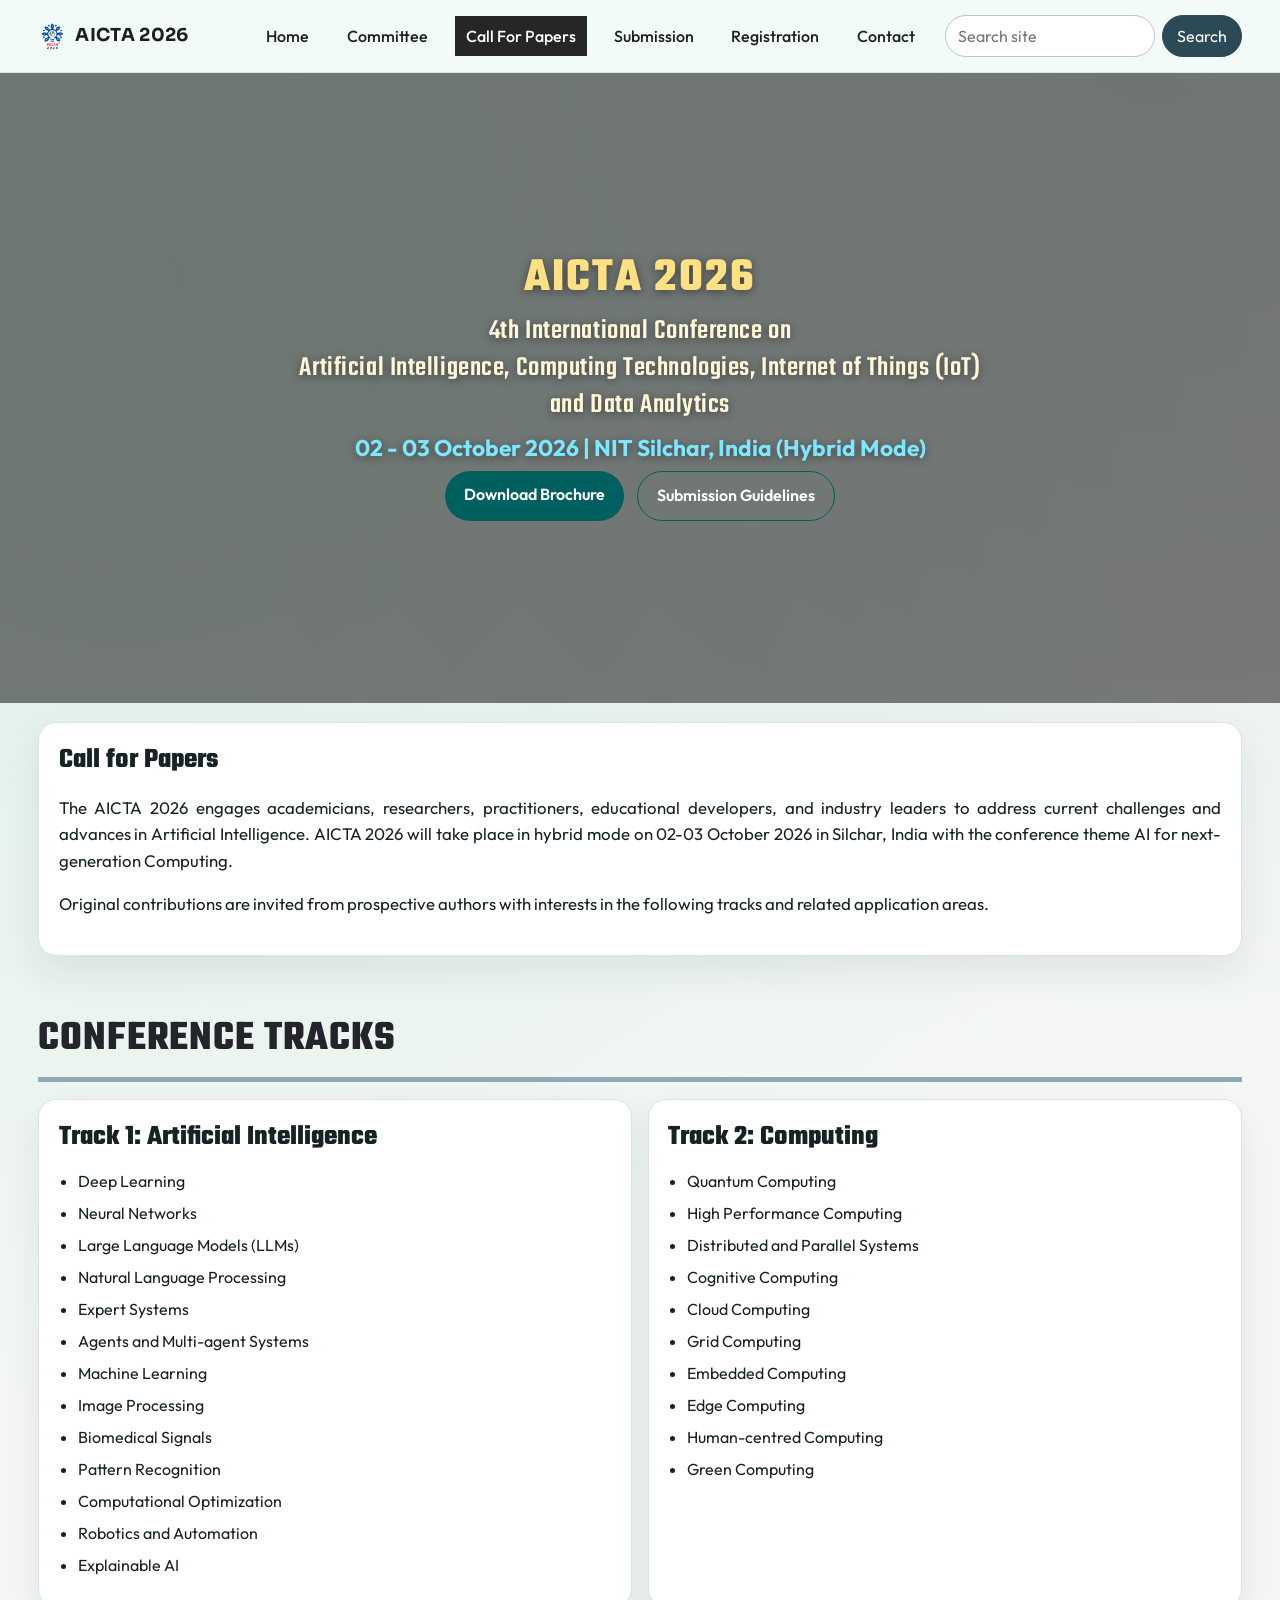
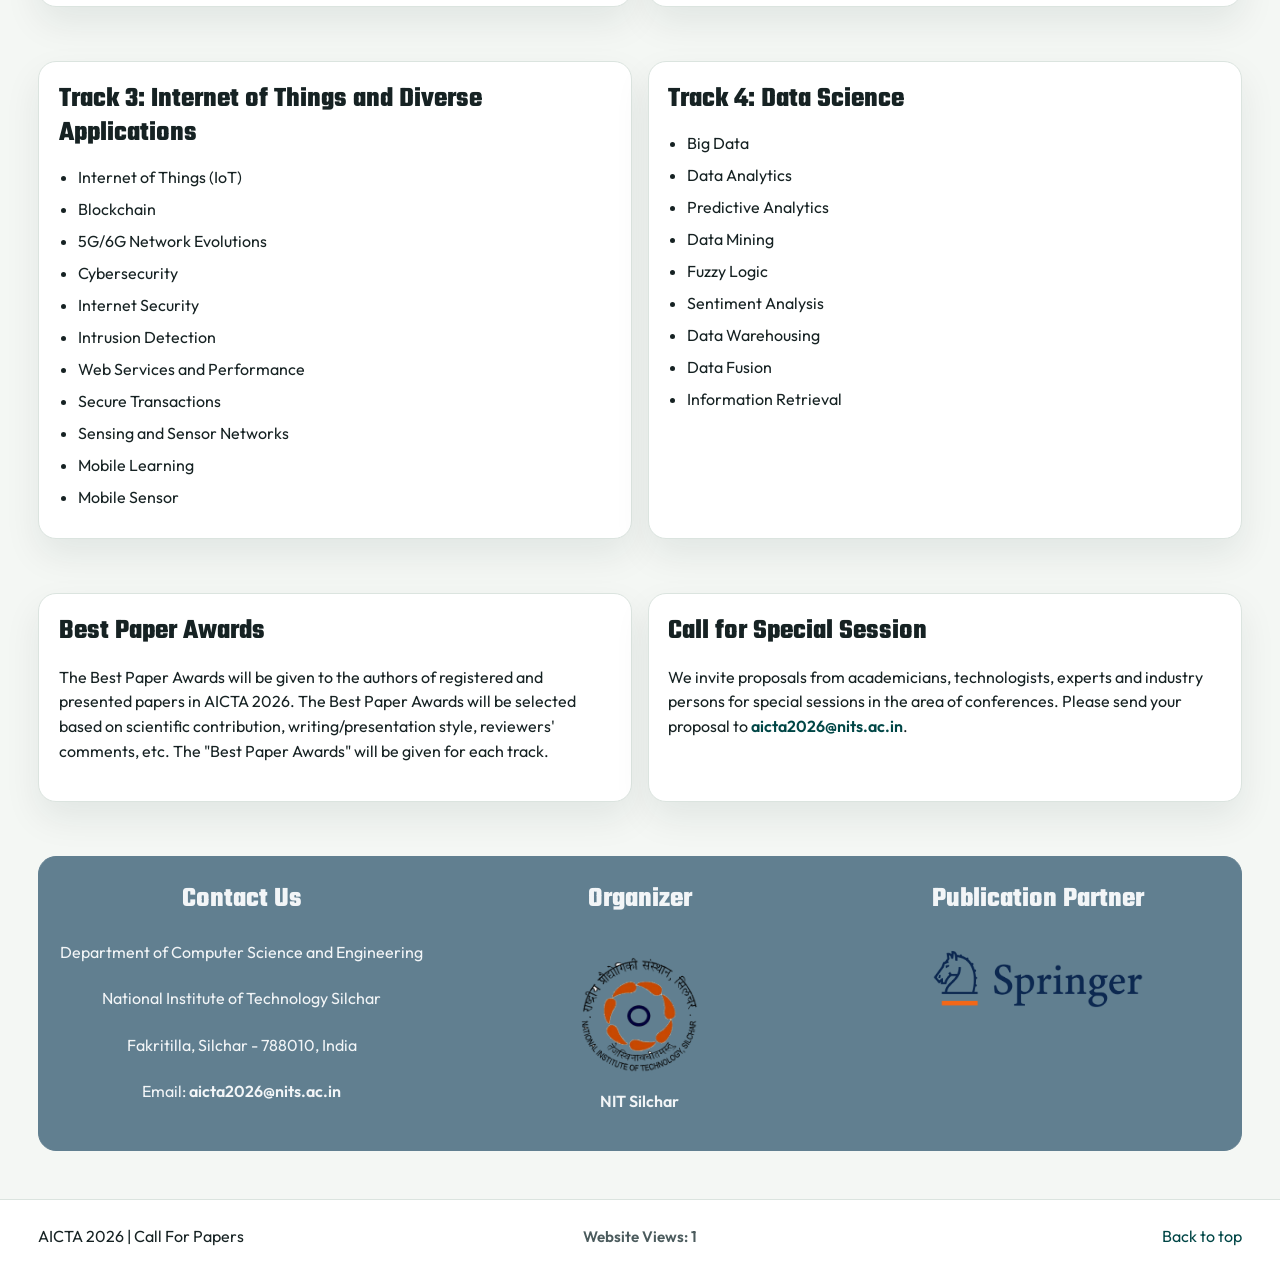
==== call-for-papers.html @ 543c06d1 "Initial commit" ====
<!DOCTYPE html>
<html lang="en">
<head>
  <meta charset="UTF-8" />
  <meta name="viewport" content="width=device-width, initial-scale=1.0" />
  <title>AICTA 2026 | Call For Papers</title>
  <meta name="description" content="Call for Papers, conference tracks, and special session information for AICTA 2026." />
  <link rel="preconnect" href="https://fonts.googleapis.com" />
  <link rel="preconnect" href="https://fonts.gstatic.com" crossorigin />
  <link href="https://fonts.googleapis.com/css2?family=Outfit:wght@300;400;500;600;700;800&family=Sora:wght@400;600;700&display=swap" rel="stylesheet" />
  <link rel="stylesheet" href="styles.css" />
</head>
<body id="top">
  <header class="site-header">
    <div class="container nav-wrap">
      <a class="brand" href="index.html">
        <img class="brand-logo" src="logos/AICTA2026_Transparent.png" alt="AICTA 2026" />
        <span>AICTA 2026</span>
      </a>
      <button class="menu-btn" aria-label="Toggle navigation" aria-expanded="false">Menu</button>
      <nav class="site-nav" aria-label="Primary">
        <a href="index.html">Home</a>
        <a href="committee.html">Committee</a>
        <a class="active" href="call-for-papers.html">Call For Papers</a>
        <a href="submission.html">Submission</a>
        <a href="registration.html">Registration</a>
        <a href="#contact">Contact</a>
        <form class="site-search" role="search">
          <label class="visually-hidden" for="site-search-cfp">Search site</label>
          <input id="site-search-cfp" class="site-search-input" type="search" name="q" placeholder="Search site" autocomplete="off" />
          <button class="site-search-button" type="submit">Search</button>
          <div class="site-search-results" hidden></div>
        </form>
      </nav>
    </div>
  </header>

  <main>
    <section class="page-hero cfp-hero">
      <div class="container top-banner-inner">
        <p class="eyebrow">AICTA 2026</p>
        <h2>4th International Conference on<br />Artificial Intelligence, Computing Technologies, Internet of Things (IoT)<br />and Data Analytics</h2>
        <p>02 - 03 October 2026 | NIT Silchar, India (Hybrid Mode)</p>
        <div class="hero-cta">
          <a class="btn btn-primary" href="https://drive.google.com/file/d/1hdLTeaHHclI2Znaq7Lx2Nh-82XStPegO/view?usp=sharing" target="_blank" rel="noopener noreferrer">Download Brochure</a>
          <a class="btn btn-outline" href="submission.html">Submission Guidelines</a>
        </div>
      </div>
    </section>

    <section class="section">
      <div class="container card cfp-intro">
        <h2 class="section-head">Call for Papers</h2>
        <p>
          The AICTA 2026 engages academicians, researchers, practitioners, educational developers, and industry leaders to address current challenges and advances in Artificial Intelligence. AICTA 2026 will take place in hybrid mode on 02-03 October 2026 in Silchar, India with the conference theme AI for next-generation Computing.
        </p>
        <p>
          Original contributions are invited from prospective authors with interests in the following tracks and related application areas.
        </p>
      </div>
    </section>

    <section class="section" id="tracks">
      <div class="container tracks-title-wrap">
        <h2 class="tracks-page-title">CONFERENCE TRACKS</h2>
        <hr class="tracks-divider" />
      </div>
      <div class="container split-grid">
        <article class="card">
          <h2 class="section-head">Track 1: Artificial Intelligence</h2>
          <ul class="tight-list">
            <li>Deep Learning</li>
            <li>Neural Networks</li>
            <li>Large Language Models (LLMs)</li>
            <li>Natural Language Processing</li>
            <li>Expert Systems</li>
            <li>Agents and Multi-agent Systems</li>
            <li>Machine Learning</li>
            <li>Image Processing</li>
            <li>Biomedical Signals</li>
            <li>Pattern Recognition</li>
            <li>Computational Optimization</li>
            <li>Robotics and Automation</li>
            <li>Explainable AI</li>
          </ul>
        </article>

        <article class="card">
          <h2 class="section-head">Track 2: Computing</h2>
          <ul class="tight-list">
            <li>Quantum Computing</li>
            <li>High Performance Computing</li>
            <li>Distributed and Parallel Systems</li>
            <li>Cognitive Computing</li>
            <li>Cloud Computing</li>
            <li>Grid Computing</li>
            <li>Embedded Computing</li>
            <li>Edge Computing</li>
            <li>Human-centred Computing</li>
            <li>Green Computing</li>
          </ul>
        </article>
      </div>
    </section>

    <section class="section">
      <div class="container split-grid">
        <article class="card">
          <h2 class="section-head">Track 3: Internet of Things and Diverse Applications</h2>
          <ul class="tight-list">
            <li>Internet of Things (IoT)</li>
            <li>Blockchain</li>
            <li>5G/6G Network Evolutions</li>
            <li>Cybersecurity</li>
            <li>Internet Security</li>
            <li>Intrusion Detection</li>
            <li>Web Services and Performance</li>
            <li>Secure Transactions</li>
            <li>Sensing and Sensor Networks</li>
            <li>Mobile Learning</li>
            <li>Mobile Sensor</li>
          </ul>
        </article>

        <article class="card">
          <h2 class="section-head">Track 4: Data Science</h2>
          <ul class="tight-list">
            <li>Big Data</li>
            <li>Data Analytics</li>
            <li>Predictive Analytics</li>
            <li>Data Mining</li>
            <li>Fuzzy Logic</li>
            <li>Sentiment Analysis</li>
            <li>Data Warehousing</li>
            <li>Data Fusion</li>
            <li>Information Retrieval</li>
          </ul>
        </article>
      </div>
    </section>

    <section class="section">
      <div class="container split-grid">
        <article class="card">
          <h2 class="section-head">Best Paper Awards</h2>
          <p>
            The Best Paper Awards will be given to the authors of registered and presented papers in AICTA 2026.
            The Best Paper Awards will be selected based on scientific contribution, writing/presentation style,
            reviewers' comments, etc. The "Best Paper Awards" will be given for each track.
          </p>
        </article>

        <article class="card">
          <h2 class="section-head">Call for Special Session</h2>
          <p>
            We invite proposals from academicians, technologists, experts and industry persons for special
            sessions in the area of conferences. Please send your proposal to
            <a class="text-link" href="mailto:aicta2026@nits.ac.in">aicta2026@nits.ac.in</a>.
          </p>
        </article>
      </div>
    </section>

    <section class="section contact" id="contact">
      <div class="container contact-grid card">
        <div class="contact-info">
          <h2>Contact Us</h2>
          <p>Department of Computer Science and Engineering</p>
          <p>National Institute of Technology Silchar</p>
          <p>Fakritilla, Silchar - 788010, India</p>
          <p>Email: <a class="text-link" href="mailto:aicta2026@nits.ac.in">aicta2026@nits.ac.in</a></p>
        </div>
        <div class="contact-organizer">
          <h2>Organizer</h2>
          <img src="logos/nitslogotr.png" alt="NIT Silchar" class="organizer-logo" />
          <p><a class="text-link" href="https://www.nits.ac.in" target="_blank" rel="noopener noreferrer">NIT Silchar</a></p>
        </div>
        <div class="contact-publication">
          <h2>Publication Partner</h2>
          <img src="logos/springer-logo-transparent.png" alt="Springer" class="publication-logo" />
        </div>
      </div>
    </section>
  </main>

  <footer class="site-footer">
    <div class="container footer-wrap">
      <p>AICTA 2026 | Call For Papers</p>
      <p class="footer-views">Website Views: <span class="view-counter-value">0</span></p>
      <a href="#top">Back to top</a>
    </div>
  </footer>

  <script src="script.js"></script>
</body>
</html>
---- styles.css ----
@import url("https://fonts.googleapis.com/css2?family=Teko:wght@400;500;600;700;800&display=swap");

:root {
  --bg: #f4f7f4;
  --surface: #ffffff;
  --text: #162223;
  --muted: #4f5f60;
  --primary: #005f5f;
  --primary-dark: #004646;
  --accent: #c6e7dd;
  --accent-soft: #eef8f3;
  --border: #dbe4df;
  --shadow: 0 16px 36px rgba(11, 34, 33, 0.08);
}

* {
  box-sizing: border-box;
}

html {
  scroll-behavior: smooth;
}

body {
  margin: 0;
  font-family: Outfit, "Segoe UI", Tahoma, Geneva, Verdana, sans-serif;
  color: var(--text);
  background:
    radial-gradient(circle at 10% 10%, rgba(198, 231, 221, 0.55), transparent 40%),
    radial-gradient(circle at 90% 0%, rgba(0, 95, 95, 0.08), transparent 35%),
    var(--bg);
  line-height: 1.55;
}

.visually-hidden {
  position: absolute;
  width: 1px;
  height: 1px;
  padding: 0;
  margin: -1px;
  overflow: hidden;
  clip: rect(0, 0, 0, 0);
  white-space: nowrap;
  border: 0;
}

.container {
  width: min(1240px, 94vw);
  margin: 0 auto;
}

.narrow {
  width: min(760px, 92vw);
}

.site-header {
  position: sticky;
  top: 0;
  z-index: 100;
  backdrop-filter: none;
  background: #f3fbf8;
  border-bottom: 1px solid #d9e7e2;
}

.nav-wrap {
  display: flex;
  align-items: center;
  justify-content: space-between;
  min-height: 72px;
  gap: 1rem;
}

.brand {
  text-decoration: none;
  color: #1e1e1e;
  font-family: Sora, "Segoe UI", sans-serif;
  font-size: 1.12rem;
  font-weight: 700;
  letter-spacing: 0.02em;
  display: inline-flex;
  align-items: center;
  gap: 0.55rem;
  text-shadow: none;
}

.brand-logo {
  width: 28px;
  height: 28px;
  object-fit: contain;
  flex: 0 0 auto;
}

.site-nav {
  display: flex;
  gap: 1rem;
  flex-wrap: wrap;
  align-items: center;
}

.site-nav a {
  text-decoration: none;
  color: #1f1f1f;
  font-weight: 500;
  padding: 0.45rem 0.68rem;
  border-radius: 0;
  text-shadow: none;
}

.site-nav a:hover {
  color: #1f1f1f;
  background: transparent;
}

.site-nav a.active {
  color: #ffffff;
  background: #262626;
}

.site-search {
  position: relative;
  display: flex;
  align-items: center;
  gap: 0.45rem;
  margin-left: 0.2rem;
}

.site-search-input {
  width: min(210px, 42vw);
  padding: 0.48rem 0.72rem;
  border: 1px solid #b9c8c2;
  border-radius: 999px;
  font: inherit;
  color: #1f1f1f;
  background: #ffffff;
}

.site-search-input:focus {
  outline: 2px solid #7ea8b0;
  outline-offset: 1px;
}

.site-search-button {
  border: 1px solid #2c4a55;
  border-radius: 999px;
  background: #2c4a55;
  color: #fff;
  padding: 0.48rem 0.85rem;
  font: inherit;
  cursor: pointer;
}

.site-search-results {
  position: absolute;
  top: calc(100% + 0.45rem);
  right: 0;
  width: min(360px, 84vw);
  max-height: 320px;
  overflow-y: auto;
  padding: 0.45rem;
  border: 1px solid #d4dfda;
  border-radius: 14px;
  background: #ffffff;
  box-shadow: 0 16px 36px rgba(11, 34, 33, 0.14);
}

.site-search-results[hidden] {
  display: none;
}

.site-search-result,
.site-search-empty {
  display: block;
  padding: 0.7rem 0.8rem;
  border-radius: 10px;
}

.site-search-result {
  color: #1c2a2a;
  text-decoration: none;
}

.site-search-result:hover,
.site-search-result:focus-visible {
  background: #eff5f3;
}

.site-search-result strong {
  display: block;
  font-size: 0.98rem;
}

.site-search-result span,
.site-search-empty {
  font-size: 0.9rem;
  color: #506062;
}

.menu-btn {
  display: none;
  border: 1px solid #1f1f1f;
  background: transparent;
  color: #1f1f1f;
  padding: 0.55rem 0.9rem;
  border-radius: 10px;
  font-family: inherit;
  text-shadow: none;
}

.top-banner {
  position: relative;
  margin: 0;
  width: 100%;
  min-height: 70vh;
  border-radius: 0;
  overflow: hidden;
  box-shadow: var(--shadow);
  background-image:
    linear-gradient(100deg, rgba(9, 29, 45, 0.86) 0%, rgba(9, 29, 45, 0.5) 54%, rgba(9, 29, 45, 0.28) 100%),
    url("img/20260101_093542.jpg");
  background-size: cover;
  background-position: center top;
}

.top-banner-inner {
  position: relative;
  z-index: 1;
  min-height: 70vh;
  display: flex;
  flex-direction: column;
  justify-content: center;
  align-items: center;
  text-align: center;
  padding-top: 0;
  gap: 0.6rem;
  color: #f4fffc;
}

.top-banner-inner .eyebrow {
  color: #ffe082;
  margin: 0;
  font-family: "Teko", Oswald, Arial, "Helvetica Neue", Helvetica, sans-serif;
  font-size: clamp(1.85rem, 4.1vw, 3rem);
  font-weight: 700;
  line-height: 1;
  letter-spacing: 0.04em;
  text-shadow: 0 2px 10px rgba(0, 0, 0, 0.45);
  text-transform: none;
}

.top-banner-inner h2 {
  margin: 0;
  max-width: 980px;
  color: #fff7d8;
  font-family: "Teko", Oswald, Arial, "Helvetica Neue", Helvetica, sans-serif;
  font-size: clamp(1.08rem, 2.2vw, 1.8rem);
  font-weight: 500;
  line-height: 1.32;
  letter-spacing: 0.02em;
  text-shadow: 0 2px 10px rgba(0, 0, 0, 0.45);
}

.top-banner-inner p {
  margin: 0;
  color: #7de7ff;
  font-family: Outfit, "Segoe UI", Tahoma, Geneva, Verdana, sans-serif;
  font-weight: 700;
  font-size: clamp(0.92rem, 1.85vw, 1.42rem);
  line-height: 1.2;
  text-shadow: 0 2px 8px rgba(0, 0, 0, 0.42);
}

.submission-strip {
  padding: 2rem 0 1.1rem;
}

.quick-links {
  display: flex;
  flex-wrap: wrap;
  gap: 0.7rem;
}

.submission-callout {
  display: inline-block;
  align-items: center;
  gap: 0;
  color: #1f3fb5;
  text-decoration: none;
  font-family: "Segoe Print", "Comic Sans MS", cursive;
  font-size: clamp(0.9rem, 1.65vw, 1.22rem);
  line-height: 1.15;
  font-weight: 700;
  padding: 0;
  border-radius: 0;
  background: transparent;
  border: none;
  box-shadow: none;
  transform: translateX(0) rotate(0deg);
  transition: color 0.2s ease, text-decoration-color 0.2s ease;
  animation: submission-callout-roll 3.2s ease-in-out infinite;
}

.submission-callout:hover {
  text-decoration: underline;
  color: #1431aa;
}

.submission-callout::after {
  content: "\2192";
  transform: translateX(0);
  transition: transform 0.2s ease;
}

.submission-callout:hover::after,
.submission-callout:focus-visible::after {
  transform: translateX(4px);
}

.submission-callout:active {
  transform: translateX(0) scale(0.99);
}

.submission-callout:focus-visible {
  outline: 3px solid #87a0ff;
  outline-offset: 2px;
}

@keyframes submission-callout-roll {
  0%,
  100% {
    transform: translateX(0) rotate(0deg);
  }
  25% {
    transform: translateX(10px) rotate(1.8deg);
  }
  50% {
    transform: translateX(0) rotate(0deg);
  }
  75% {
    transform: translateX(-10px) rotate(-1.8deg);
  }
}

.submission-divider {
  border: none;
  border-top: 4px solid #7f97a2;
  margin: 1.65rem 0 0;
}

.eyebrow {
  margin: 0 0 0.8rem;
  text-transform: uppercase;
  letter-spacing: 0.12em;
  font-size: 0.78rem;
  color: var(--primary-dark);
  font-weight: 700;
}

h1,
h2,
h3,
h4,
h5,
h6 {
  font-family: "Teko", Oswald, "Segoe UI", "Helvetica Neue", Helvetica, sans-serif;
  line-height: 1.2;
}

h1 {
  margin: 0;
  font-size: clamp(2rem, 4.5vw, 3.3rem);
}

h2 {
  font-size: clamp(1.35rem, 2.2vw, 1.9rem);
  margin-top: 0;
}

.hero-sub {
  margin: 1rem 0 1.2rem;
  font-size: 1.05rem;
  color: var(--muted);
}

.hero-cta {
  display: flex;
  gap: 0.8rem;
  flex-wrap: wrap;
}

.btn {
  display: inline-block;
  border-radius: 999px;
  padding: 0.72rem 1.2rem;
  text-decoration: none;
  font-weight: 600;
  transition: transform 0.2s ease, background-color 0.2s ease;
}

.btn:hover {
  transform: translateY(-1px);
}

.btn-primary {
  background: var(--primary);
  color: #fff;
}

.btn-primary:hover {
  background: var(--primary-dark);
}

.btn-outline {
  border: 1px solid var(--primary);
  color: var(--primary-dark);
}

.card {
  background: var(--surface);
  border: 1px solid var(--border);
  border-radius: 18px;
  padding: 1.3rem 1.2rem;
  box-shadow: var(--shadow);
}

.badge {
  display: inline-block;
  margin: 0 0 0.8rem;
  padding: 0.3rem 0.6rem;
  border-radius: 999px;
  background: var(--accent);
  color: var(--primary-dark);
  font-weight: 700;
  font-size: 0.8rem;
}

.section {
  padding: 1.2rem 0 2.2rem;
}

#welcome.section {
  padding-top: 1.45rem;
  padding-bottom: 1.15rem;
  background: #efefef;
}

.split-grid,
.venue-grid,
.welcome-grid {
  display: grid;
  grid-template-columns: repeat(2, minmax(0, 1fr));
  gap: 1rem;
}

.welcome-grid {
  grid-template-columns: minmax(0, 1.48fr) minmax(350px, 0.78fr);
  align-items: start;
  gap: 2.6rem;
}

.welcome-copy h2 {
  font-family: "Teko", "Arial Narrow", "Franklin Gothic Medium", "Haettenschweiler", Arial, sans-serif;
  font-size: clamp(2.45rem, 3.2vw, 3.65rem);
  line-height: 0.98;
  letter-spacing: 0.02em;
  margin-bottom: 1.4rem;
}

.welcome-copy p {
  font-family: "Segoe UI", Tahoma, Geneva, Verdana, sans-serif;
  font-size: clamp(1.08rem, 1.18vw, 1.34rem);
  line-height: 1.55;
  margin: 0 0 1.55rem;
  text-align: justify;
  text-justify: inter-word;
}

.welcome-logo-card {
  background: transparent;
  border: none;
  border-radius: 0;
  box-shadow: none;
  display: flex;
  flex-direction: column;
  align-items: center;
  justify-content: flex-start;
  padding: 0;
}

.welcome-logo-card img {
  width: min(410px, 100%);
  height: auto;
  object-fit: contain;
}

.welcome-logo-card p {
  margin: 0.55rem 0 0;
  color: #3a3a3a;
  font-size: clamp(1rem, 1.02vw, 1.2rem);
}

#venue.section {
  padding-top: 0.15rem;
}

.home-info-grid {
  grid-template-columns: minmax(0, 1.5fr) minmax(320px, 0.78fr);
  gap: 2.8rem;
  align-items: start;
}

.venue-copy,
.home-updates {
  padding: 0;
  background: transparent;
  border: none;
  box-shadow: none;
}

.venue-copy h2,
.updates-title {
  font-family: "Teko", "Arial Narrow", "Franklin Gothic Medium", "Haettenschweiler", Arial, sans-serif;
  font-size: clamp(2.4rem, 3vw, 3.25rem);
  line-height: 1;
  letter-spacing: 0.015em;
}

.venue-copy h2 {
  margin-bottom: 1.25rem;
}

.venue-copy p {
  font-family: "Segoe UI", Tahoma, Geneva, Verdana, sans-serif;
  font-size: clamp(1.08rem, 1.14vw, 1.3rem);
  line-height: 1.56;
  margin: 0 0 1.1rem;
  color: #3b3b3b;
}

.venue-copy .text-link {
  font-size: 1.06rem;
  font-weight: 400;
  text-decoration: underline;
}

.updates-block {
  max-width: 400px;
  margin: 0 auto;
  padding: 0;
}

.updates-title {
  text-transform: uppercase;
  text-decoration: underline;
  text-underline-offset: 0.2em;
  text-decoration-thickness: 3px;
  letter-spacing: 0.02em;
  margin-bottom: 1.05rem;
  text-align: center;
}

.updates-award {
  display: block;
  background: #6f8897;
  color: #ffffff;
  text-decoration: none;
  text-transform: uppercase;
  text-align: center;
  font-weight: 500;
  font-size: 1.02rem;
  padding: 0.6rem 0.75rem;
  border-radius: 2px;
  margin-bottom: 1rem;
}

.updates-list {
  margin: 0;
  padding-left: 1.55rem;
  list-style-type: square;
}

.updates-list li {
  margin-bottom: 0.65rem;
  font-size: 1.08rem;
  line-height: 1.55;
}

.updates-highlight {
  color: #132ee2;
  text-decoration: none;
}

.updates-highlight:hover {
  text-decoration: underline;
}

.list {
  margin: 0;
  padding-left: 1.2rem;
}

.timeline {
  list-style: none;
  padding: 0;
}

.timeline li {
  display: flex;
  justify-content: space-between;
  gap: 0.75rem;
  padding: 0.45rem 0;
  border-bottom: 1px dashed var(--border);
}

.timeline strong {
  white-space: nowrap;
}

#dates.section {
  padding-top: 1.25rem;
}

.dates-showcase {
  width: min(1270px, 94vw);
}

.dates-panel {
  background: #ffffff;
  border-radius: 18px;
  padding: 2.5rem 2.3rem 2rem;
  box-shadow: 0 16px 30px rgba(18, 52, 83, 0.12);
}

.dates-panel h2 {
  margin-bottom: 1.9rem;
  text-align: center;
  color: #0d68bb;
  font-family: Arial, "Helvetica Neue", Helvetica, sans-serif;
  font-size: clamp(1.7rem, 2.4vw, 2.3rem);
  font-weight: 500;
}

.dates-grid {
  display: grid;
  grid-template-columns: repeat(4, minmax(0, 1fr));
  gap: 1.35rem;
}

.date-card {
  background: #0864bb;
  color: #ffffff;
  border-radius: 14px;
  min-height: 194px;
  padding: 1.65rem 1.25rem 1.35rem;
  box-shadow: 0 10px 18px rgba(8, 100, 187, 0.22);
  display: flex;
  flex-direction: column;
  align-items: center;
  justify-content: flex-start;
  text-align: center;
}

.date-icon {
  display: inline-flex;
  align-items: center;
  justify-content: center;
  min-height: 2.2rem;
  margin-bottom: 1rem;
  font-size: 1.9rem;
  line-height: 1;
}

.date-card h3 {
  margin: 0 0 0.95rem;
  font-family: "Segoe UI", Tahoma, Geneva, Verdana, sans-serif;
  font-size: 1.18rem;
  font-weight: 500;
  line-height: 1.35;
}

.date-card p {
  margin: 0;
  font-family: "Segoe UI", Tahoma, Geneva, Verdana, sans-serif;
  font-size: 1.1rem;
  font-weight: 700;
  line-height: 1.45;
}

.dates-note {
  margin: 1.4rem 0 0;
  text-align: center;
  color: #52606b;
  font-size: 0.98rem;
}

.keynote-speaker {
  display: flex;
  align-items: center;
  gap: 1.2rem;
}

.keynote-speaker-photo {
  width: 170px;
  height: 205px;
  flex: 0 0 auto;
  object-fit: cover;
  border-radius: 50% / 40%;
  border: 4px solid #dfeee8;
  padding: 0.2rem;
  background: #ffffff;
}

.keynote-speaker-copy h3 {
  margin: 0 0 0.4rem;
  font-size: 1.32rem;
  line-height: 1.2;
}

.keynote-speaker-copy p {
  margin: 0;
  font-size: 1.02rem;
  line-height: 1.55;
}

.muted {
  color: var(--muted);
}

.tile-grid {
  display: grid;
  gap: 1rem;
}

.tile-grid.three {
  grid-template-columns: repeat(3, minmax(0, 1fr));
}

.tile h3 {
  margin-top: 0;
  margin-bottom: 0.8rem;
  font-family: Sora, "Segoe UI", sans-serif;
  text-align: center;
}

.about-image {
  display: block;
  width: 100%;
  height: 250px;
  object-fit: cover;
  margin-bottom: 1rem;
  border-radius: 14px;
  border: 1px solid var(--border);
}

#about .tile p {
  text-align: justify;
  text-justify: inter-word;
}

#about .tile {
  display: flex;
  flex-direction: column;
}

#about .tile .text-link {
  margin-top: auto;
}

.proceeding-cover {
  display: block;
  width: min(210px, 100%);
  height: auto;
  margin: 0 auto 1rem;
  border: 1px solid var(--border);
}

#publication-visual.section {
  padding-top: 1rem;
  padding-bottom: 0.8rem;
}

.publication-visual-wrap {
  width: min(760px, 92vw);
  display: grid;
  grid-template-columns: 250px minmax(0, 1fr);
  grid-template-areas:
    "heading heading"
    "book brand";
  gap: 3.3rem;
  align-items: start;
}

.publication-visual-copy {
  display: contents;
}

.publication-visual-copy h2 {
  grid-area: heading;
  margin-bottom: 1rem;
  color: #252525;
  font-family: "Segoe UI", Tahoma, Geneva, Verdana, sans-serif;
  font-size: clamp(2rem, 2.2vw, 2.45rem);
  font-weight: 700;
  line-height: 1.3;
  text-align: center;
}

.publication-visual-book {
  grid-area: book;
  display: block;
  width: min(238px, 100%);
  height: auto;
}

.publication-visual-brand {
  grid-area: brand;
  padding-top: 0.25rem;
}

.publication-visual-mark {
  display: inline-flex;
  align-items: center;
  gap: 0.95rem;
}

.publication-visual-icon {
  color: #17336b;
  font-size: 4rem;
  line-height: 1;
}

.publication-visual-springer {
  margin: 0;
  color: #17336b;
  font-family: Georgia, "Times New Roman", Times, serif;
  font-size: clamp(3.1rem, 5vw, 4.2rem);
  line-height: 1;
}

.publication-visual-rule {
  display: block;
  width: min(380px, 100%);
  height: 5px;
  margin: 0.5rem 0 0.55rem;
  background: linear-gradient(90deg, #ff7d23 0 17%, #101010 17% 100%);
}

.publication-visual-lnns {
  margin: 0 0 0 8.4rem;
  color: #ff7d23;
  font-family: Arial, "Helvetica Neue", Helvetica, sans-serif;
  font-size: clamp(2.35rem, 3.2vw, 2.95rem);
  font-weight: 700;
  letter-spacing: 0.02em;
}

.publication-visual-approval {
  margin: 0.35rem 0 0 8.4rem;
  color: #17336b;
  font-family: "Segoe UI", Tahoma, Geneva, Verdana, sans-serif;
  font-size: clamp(1rem, 1.4vw, 1.2rem);
  font-weight: 600;
}

#publication.section {
  padding-top: 1.6rem;
}

.publication-text-wrap {
  width: min(1460px, 92vw);
}

.publication-divider {
  margin: 0 0 2.7rem;
  border: none;
  border-top: 4px solid #88a9bb;
}

.publication-title {
  margin-bottom: 1.55rem;
  color: #222529;
  font-family: "Teko", "Arial Narrow", "Franklin Gothic Medium", "Haettenschweiler", Arial, sans-serif;
  font-size: clamp(2.2rem, 3.05vw, 4rem);
  line-height: 1;
  letter-spacing: 0.015em;
}

.publication-text {
  margin: 0;
  color: #1f1f1f;
  font-family: "Segoe UI", Tahoma, Geneva, Verdana, sans-serif;
  font-size: clamp(1.08rem, 1.18vw, 1.34rem);
  line-height: 1.65;
  word-spacing: 0.08em;
  text-align: justify;
  text-justify: inter-word;
}

.publication-text .text-link {
  text-decoration: underline;
}

.tile h3 .text-link {
  display: inline-block;
  font-weight: 700;
}

.page-hero {
  min-height: 70vh;
  padding: 0;
  display: flex;
  align-items: center;
}

.committee-hero {
  background-image: url("img/admin building 2.jpg");
  background-size: cover;
  background-position: center;
  background-repeat: no-repeat;
  position: relative;
  color: #fff;
}

.committee-hero::before {
  content: "";
  position: absolute;
  inset: 0;
  background: rgba(0, 0, 0, 0.50);
}

.committee-hero .container {
  position: relative;
  z-index: 1;
}

.committee-banner-copy {
  width: min(1240px, 94vw);
}

.committee-title-wrap {
  padding-top: 0.5rem;
}

.committee-page-title {
  margin: 0;
  font-family: "Teko", "Arial Narrow", "Franklin Gothic Medium", "Haettenschweiler", Arial, sans-serif;
  font-size: clamp(2.3rem, 3.6vw, 3.55rem);
  line-height: 1;
  letter-spacing: 0.02em;
  text-transform: uppercase;
}

.committee-divider {
  border: none;
  border-top: 5px solid #91a8b7;
  margin: 1.1rem 0 0;
}

.committee-two-column {
  display: grid;
  grid-template-columns: repeat(2, minmax(0, 1fr));
  gap: 2.1rem;
  align-items: start;
  margin-top: 1rem;
}

.committee-two-column article p,
.committee-two-column article li {
  font-size: clamp(1.08rem, 1.2vw, 1.06rem);
  line-height: 1.5;
}

.committee-two-column article p {
  margin: 0 0 1rem;
}

.committee-two-column h3 {
  margin: 1.4rem 0 0.7rem;
  font-size: clamp(1.35rem, 1.95vw, 1.7rem);
}

.committee-two-column article > h3:first-child {
  margin-top: 0;
}

.committee-two-column > article > .tight-list {
  padding-left: 1.5rem;
}

.committee-two-column > article > .tight-list > li {
  margin-bottom: 0.75rem;
}

.committee-sublist {
  margin-top: 0.5rem;
  padding-left: 1.4rem;
}

.committee-sublist li {
  list-style-type: circle;
  margin-bottom: 0.55rem;
}

.tracks-title-wrap {
  padding-top: 0.45rem;
}

.tracks-page-title {
  margin: 0;
  font-family: "Teko", "Arial Narrow", "Franklin Gothic Medium", "Haettenschweiler", Arial, sans-serif;
  font-size: clamp(2.2rem, 3.3vw, 3.45rem);
  line-height: 1;
  letter-spacing: 0.02em;
  text-transform: uppercase;
  color: #23252a;
}

.tracks-divider {
  border: none;
  border-top: 5px solid #91a8b7;
  margin: 1.05rem 0 1.1rem;
}

.cfp-intro p {
  font-size: clamp(1.05rem, 1.28vw, 1.25rem);
  line-height: 1.58;
  text-align: justify;
  text-justify: inter-word;
}

.cfp-hero {
  background-image: url("img/DJI_0818.JPG");
  background-size: cover;
  background-position: center;
  background-repeat: no-repeat;
  position: relative;
  color: #fff;
}

.cfp-hero::before {
  content: "";
  position: absolute;
  inset: 0;
  background: rgba(0, 0, 0, 0.50);
}

.cfp-hero .container {
  position: relative;
  z-index: 1;
}

.cfp-hero .btn {
  color: #fff;
}

.submission-hero {
  background-image: url("img/DJI_0841.JPG");
  background-size: cover;
  background-position: center;
  background-repeat: no-repeat;
  position: relative;
  color: #fff;
}

.submission-hero::before {
  content: "";
  position: absolute;
  inset: 0;
  background: rgba(0, 0, 0, 0.50);
}

.submission-hero .container {
  position: relative;
  z-index: 1;
}

.submission-hero .eyebrow,
.submission-hero h1,
.submission-hero .hero-sub,
.submission-hero .btn {
  color: #fff;
}

.submission-reference {
  background: #fff;
  padding-top: 0.4rem;
  padding-left: clamp(1rem, 2.4vw, 1.7rem);
  padding-right: clamp(1.6rem, 4.6vw, 3rem);
}

.submission-reference p,
.submission-reference li,
.submission-reference a {
  overflow-wrap: anywhere;
}

.submission-intro {
  padding-top: 1.4rem;
  margin-bottom: 2.2rem;
}

.submission-intro h2,
.submission-guidelines-title {
  margin: 0 0 2rem;
  color: #262626;
  font-family: "Teko", Oswald, Arial, "Helvetica Neue", Helvetica, sans-serif;
  font-size: clamp(1.83rem, 2.63vw, 2.28rem);
  font-weight: 500;
  line-height: 1.02;
  letter-spacing: 0.01em;
}

.submission-intro p {
  margin: 0;
  font-size: clamp(1.03rem, 1.28vw, 1.31rem);
  line-height: 1.62;
  color: #222;
  text-align: justify;
  text-justify: inter-word;
}

.submission-guidelines-title {
  font-size: clamp(1.68rem, 2.18vw, 1.98rem);
  margin-bottom: 1.25rem;
}

.submission-reference-list,
.camera-ready-list,
.files-naming-list,
.submission-checklist-list {
  margin: 0;
  padding-left: 2.1rem;
}

.submission-reference-list li {
  margin-bottom: 1.45rem;
  font-size: clamp(0.99rem, 1.18vw, 1.17rem);
  line-height: 1.6;
}

.submission-section-divider {
  border-bottom: 4px solid #8aa0ae;
  padding-bottom: 2.4rem;
  margin-bottom: 2.6rem;
}

.submission-reference-linkline {
  display: flex;
  align-items: baseline;
  gap: 0.8rem;
  flex-wrap: wrap;
  margin: 1.15rem 0 0.9rem;
  color: #5f8095;
  font-size: clamp(1.43rem, 2.33vw, 1.88rem);
  line-height: 1.3;
}

.submission-reference-linkline span {
  font-weight: 400;
}

.submission-reference-linkline a {
  color: #5f8095;
  font-size: clamp(0.88rem, 1.25vw, 1.05rem);
  text-decoration: underline;
  text-underline-offset: 0.12em;
  word-break: break-all;
}

.camera-ready-block {
  margin: 0;
}

.camera-ready-title,
.camera-ready-subtitle {
  margin: 0;
  color: #262626;
  font-family: "Teko", Arial, "Helvetica Neue", Helvetica, sans-serif;
  font-weight: 500;
  line-height: 1.04;
  letter-spacing: 0.01em;
  text-align: center;
}

.camera-ready-title {
  font-size: clamp(1.83rem, 2.63vw, 2.38rem);
  margin-bottom: 3rem;
}

.camera-ready-subtitle {
  font-size: clamp(1.18rem, 1.78vw, 1.53rem);
  margin-bottom: 1.45rem;
  text-align: left;
}

.camera-ready-list {
  padding-left: 1.6rem;
}

.camera-ready-list li {
  margin-bottom: 1.2rem;
  font-size: clamp(0.99rem, 1.18vw, 1.17rem);
  line-height: 1.6;
  color: #333;
  text-align: justify;
  text-justify: inter-word;
}

.camera-ready-list-continued {
  margin-top: 0;
}

.camera-ready-list li.camera-ready-emphasis,
.camera-ready-list li.camera-ready-emphasis *,
.camera-ready-emphasis {
  color: #ff1f12;
  font-weight: 700;
}

.camera-ready-list li.camera-ready-emphasis::marker,
.camera-ready-emphasis::marker {
  color: #ff1f12;
}

.camera-ready-linkline {
  margin: 0.2rem 0 1.35rem 2.1rem;
  font-size: clamp(0.95rem, 1.18vw, 1.11rem);
  line-height: 1.5;
  text-align: justify;
  text-justify: inter-word;
}

.camera-ready-linkline a,
.camera-ready-list a {
  color: #4f4f4f;
  text-decoration: underline;
  text-underline-offset: 0.12em;
}

.camera-ready-submit-bar {
  display: block;
  margin: 0 0 2.8rem;
  padding: 0.7rem 1rem;
  border-radius: 4px;
  background: #678191;
  color: #fff;
  text-align: center;
  text-decoration: none;
  font-size: clamp(1.03rem, 1.43vw, 1.33rem);
  font-weight: 500;
  line-height: 1.2;
}

.files-naming-block {
  display: grid;
  grid-template-columns: minmax(0, 1.02fr) minmax(320px, 0.98fr);
  gap: 2.6rem;
  align-items: stretch;
}

.files-naming-copy {
  display: flex;
  flex-direction: column;
}

.files-naming-visual {
  display: flex;
  align-self: stretch;
  align-items: stretch;
}

.files-naming-title {
  margin: 0 0 1.35rem;
  color: #262626;
  font-family: "Teko", Arial, "Helvetica Neue", Helvetica, sans-serif;
  font-size: clamp(1.83rem, 2.63vw, 2.33rem);
  font-weight: 500;
  line-height: 1.02;
  letter-spacing: 0.01em;
}

.files-naming-list li {
  margin-bottom: 1rem;
  font-size: clamp(0.99rem, 1.18vw, 1.17rem);
  line-height: 1.55;
  color: #333;
}

.files-naming-list li:first-child {
  text-align: justify;
  text-justify: inter-word;
}

.files-naming-emphasis {
  color: #ff1f12;
  font-weight: 700;
}

.files-naming-visual img {
  display: block;
  width: 100%;
  height: 100%;
  max-height: none;
  object-fit: fill;
  object-position: top center;
}

.submission-checklist-block {
  margin-top: 0;
}

.submission-checklist-title {
  margin: 0 0 1.2rem;
  color: #262626;
  font-family: "Teko", Arial, "Helvetica Neue", Helvetica, sans-serif;
  font-size: clamp(1.78rem, 2.33vw, 2.18rem);
  font-weight: 500;
  line-height: 1.04;
  letter-spacing: 0.01em;
}

.submission-checklist-intro {
  margin: 0 0 1.1rem;
  font-size: clamp(0.95rem, 1.13vw, 1.09rem);
  line-height: 1.55;
  color: #333;
  text-align: justify;
  text-justify: inter-word;
}

.submission-checklist-list li {
  margin-bottom: 1rem;
  font-size: clamp(0.95rem, 1.13vw, 1.09rem);
  line-height: 1.58;
  color: #333;
  text-align: justify;
  text-justify: inter-word;
}

.submission-reference-resources {
  display: grid;
  grid-template-columns: minmax(0, 1fr) minmax(0, 1fr);
  gap: 2.4rem;
  align-items: flex-start;
}

.submission-template-group,
.submission-consent-group {
  display: flex;
  align-items: flex-start;
}

.submission-template-group {
  justify-content: space-between;
  gap: 1.6rem;
}

.submission-template-group h2,
.submission-consent-copy h2 {
  margin: 0;
  color: #5f8095;
  font-size: clamp(1.83rem, 2.13vw, 2.18rem);
  font-weight: 400;
  line-height: 1.08;
}

.submission-resource-icons {
  display: flex;
  align-items: flex-start;
  gap: 2rem;
}

.submission-resource-link {
  display: inline-flex;
  flex-direction: column;
  align-items: center;
  gap: 0.45rem;
  color: #333;
  text-decoration: none;
  font-size: 0.88rem;
  line-height: 1.35;
  text-align: center;
}

.submission-resource-link img {
  width: 82px;
  height: 82px;
  object-fit: contain;
}

.submission-consent-group {
  justify-content: space-between;
  gap: 1rem;
}

.submission-consent-copy {
  text-align: center;
  max-width: 360px;
}

.submission-consent-copy p {
  margin: 0.75rem 0 1.05rem;
  color: #333;
  font-size: clamp(0.83rem, 1.03vw, 0.95rem);
  line-height: 1.45;
}

.submission-consent-copy a {
  color: #1329ff;
  font-size: clamp(0.88rem, 1.19vw, 1.01rem);
  text-decoration: underline;
  text-underline-offset: 0.14em;
}

.submission-consent-link {
  margin-top: 0.1rem;
}

.submission-reference-divider {
  margin: 3.2rem 0 0;
  border: none;
  border-top: 4px solid #91a8b7;
}

.registration-hero {
  background-image: url("img/DSC00356.JPG");
  background-size: cover;
  background-position: center;
  background-repeat: no-repeat;
  position: relative;
  color: #fff;
}

.registration-hero::before {
  content: "";
  position: absolute;
  inset: 0;
  background: rgba(0, 0, 0, 0.5);
}

.registration-hero .container {
  position: relative;
  z-index: 1;
}

.registration-hero .btn {
  color: #fff;
}

.note-alert {
  color: #c51f1f;
  font-weight: 600;
}

.fee-table-wrap {
  overflow-x: auto;
}

.fee-table {
  width: 100%;
  border-collapse: collapse;
  min-width: 620px;
}

.fee-table th,
.fee-table td {
  border: 1px solid var(--border);
  padding: 0.75rem;
  text-align: left;
  vertical-align: top;
}

.fee-table thead th {
  background: #edf5f2;
}

.fee-table .group-row td {
  background: #f7fbf9;
  font-weight: 700;
}

.page-hero h1 {
  margin-bottom: 0.6rem;
}

.section-head {
  margin-bottom: 0.9rem;
}

.glimpses-title {
  text-align: center;
  margin-bottom: 1rem;
}

.glimpses-title span {
  display: block;
  margin-top: 0.25rem;
}

.glimpses-slider {
  position: relative;
  width: 100%;
  margin: 0 auto;
  border-radius: 16px;
  overflow: hidden;
  border: 1px solid var(--border);
  box-shadow: var(--shadow);
  background: #0f2230;
}

.glimpses-track {
  display: flex;
  transition: transform 0.6s ease;
  will-change: transform;
}

.glimpses-slide {
  flex: 0 0 100%;
  margin: 0;
  aspect-ratio: 16 / 7;
}

.glimpses-slide img {
  display: block;
  width: 100%;
  height: 100%;
  object-fit: cover;
}

.glimpses-dots {
  margin: 0.9rem auto 0;
  display: flex;
  gap: 0.45rem;
  justify-content: center;
  flex-wrap: wrap;
}

.glimpses-dot {
  width: 10px;
  height: 10px;
  border-radius: 999px;
  border: none;
  background: #a7b6b9;
  cursor: pointer;
}

.glimpses-dot.active {
  width: 26px;
  background: #0f5f9b;
}

.tight-list {
  margin: 0;
  padding-left: 1.2rem;
}

.tight-list li {
  margin-bottom: 0.45rem;
}

.columns-2 {
  columns: 2;
  column-gap: 1.2rem;
}

.pill-links {
  display: flex;
  gap: 0.7rem;
  flex-wrap: wrap;
}

.pill-links a {
  background: var(--accent-soft);
  border: 1px solid var(--border);
  border-radius: 999px;
  padding: 0.45rem 0.9rem;
  text-decoration: none;
  color: var(--primary-dark);
  font-weight: 600;
}

.pill-links a:hover {
  background: var(--accent);
}

.text-link {
  color: var(--primary-dark);
  font-weight: 600;
  text-decoration: none;
}

.text-link:hover {
  text-decoration: underline;
}

.contact {
  padding-bottom: 3rem;
}

.contact-grid {
  display: grid;
  grid-template-columns: repeat(3, minmax(220px, 1fr));
  justify-content: center;
  align-items: stretch;
  gap: 2rem;
  text-align: center;
}

.contact-grid.card {
  background: #617f90;
  border: 1px solid #617f90;
  box-shadow: none;
  color: #f2f5f7;
}

.contact-grid h2,
.contact-grid p,
.contact-grid .text-link {
  color: #f2f5f7;
}

.contact-grid .text-link {
  text-decoration: none;
}

.contact-grid .text-link:hover {
  text-decoration: underline;
}

.contact-grid > div h2 {
  margin: 0 0 0.75rem;
  min-height: 2.8rem;
  display: flex;
  align-items: center;
  justify-content: center;
}

.contact-grid > div p {
  margin-top: 0.35rem;
}

.contact-grid > div {
  height: 100%;
}

.contact-info {
  text-align: center;
}

.contact-organizer,
.contact-publication,
.contact-info {
  display: flex;
  flex-direction: column;
  align-items: center;
  height: 100%;
}

.contact-info {
  text-align: center;
  justify-content: flex-start;
}

.contact-organizer {
  text-align: center;
  justify-content: flex-start;
}

.contact-organizer p {
  margin-top: auto;
}

.organizer-logo {
  display: block;
  width: 136px;
  height: auto;
  margin: 0.8rem auto 0;
}

.publication-logo {
  display: block;
  width: min(230px, 100%);
  height: auto;
  margin: 0.8rem auto 0;
}

@media (max-width: 900px) {
  .contact-grid {
    grid-template-columns: 1fr;
    gap: 1.6rem;
  }

  .contact-grid > div h2 {
    min-height: 0;
  }
}

.site-footer {
  border-top: 1px solid var(--border);
  background: var(--surface);
  padding-bottom: 1rem;
}

.footer-wrap {
  min-height: 72px;
  display: grid;
  grid-template-columns: 1fr auto 1fr;
  align-items: center;
  gap: 0.8rem;
}

.footer-wrap a {
  color: var(--primary-dark);
  text-decoration: none;
  justify-self: end;
}

.footer-wrap > p:first-child {
  margin: 0;
  justify-self: start;
}

.footer-views {
  margin: 0;
  color: #4b5b5d;
  font-size: 0.95rem;
  font-weight: 600;
  justify-self: center;
}

@media (max-width: 900px) {
  .hero-grid,
  .split-grid,
  .venue-grid,
  .welcome-grid,
  .tile-grid.three {
    grid-template-columns: 1fr;
  }

  .top-banner {
    min-height: 70svh;
  }

  .page-hero {
    min-height: 70svh;
  }

  .top-banner-inner {
    min-height: 70svh;
    padding-top: 0;
  }

  .submission-strip {
    padding: 1.5rem 0 0.9rem;
  }

  .quick-links {
    gap: 0.55rem;
  }

  .submission-callout {
    font-size: clamp(0.98rem, 4.2vw, 1.25rem);
  }

  .submission-divider {
    margin-top: 1rem;
  }

  #welcome.section {
    padding-top: 2rem;
  }

  .columns-2 {
    columns: 1;
  }

  .committee-two-column {
    grid-template-columns: 1fr;
  }

  .site-nav {
    position: absolute;
    right: 4vw;
    top: 66px;
    background: #f3fbf8;
    border: 1px solid #d9e7e2;
    border-radius: 14px;
    padding: 0.8rem;
    width: min(340px, 88vw);
    display: none;
    box-shadow: 0 18px 28px rgba(11, 34, 33, 0.1);
  }

  .site-nav.open {
    display: grid;
    gap: 0.6rem;
  }

  .site-search {
    margin-left: 0;
    width: 100%;
  }

  .site-search-input {
    width: 100%;
    min-width: 0;
  }

  .site-search-results {
    left: 0;
    right: auto;
    width: 100%;
  }

  .menu-btn {
    display: inline-block;
  }

  .dates-panel {
    padding: 1.6rem 1.1rem 1.35rem;
  }

  .dates-grid {
    grid-template-columns: repeat(2, minmax(0, 1fr));
    gap: 1rem;
  }

  .date-card {
    min-height: 176px;
  }

  .keynote-speaker {
    align-items: flex-start;
  }

  .keynote-speaker-photo {
    width: 145px;
    height: 176px;
  }

  .publication-visual-wrap {
    grid-template-columns: 1fr;
    grid-template-areas:
      "heading"
      "book"
      "brand";
    gap: 1.2rem;
  }

  .publication-visual-brand {
    padding-top: 0;
  }

  .publication-visual-lnns {
    margin-left: 0;
  }

  .publication-visual-approval {
    margin-left: 0;
  }

  .publication-divider {
    margin-bottom: 1.8rem;
  }

  .publication-text {
    font-size: clamp(1.08rem, 1.18vw, 1.34rem);
    line-height: 1.58;
    word-spacing: normal;
  }

  .submission-intro {
    padding-top: 1rem;
    margin-bottom: 2.3rem;
  }

  .submission-reference-linkline {
    margin-bottom: 0;
  }

  .camera-ready-block {
    margin-top: 0;
  }

  .camera-ready-title {
    margin-bottom: 2.2rem;
  }

  .camera-ready-submit-bar {
    margin-bottom: 2.4rem;
  }

  .files-naming-block {
    grid-template-columns: 1fr;
    gap: 2rem;
    align-items: start;
  }

  .submission-checklist-block {
    margin-top: 0;
  }

  .submission-reference-resources {
    grid-template-columns: 1fr;
    gap: 2.8rem;
  }

  .submission-template-group,
  .submission-consent-group {
    flex-direction: column;
    align-items: center;
  }

  .submission-template-group {
    gap: 1.5rem;
  }

  .submission-resource-icons {
    justify-content: center;
  }

  .submission-consent-group {
    gap: 1.2rem;
  }
}

@media (max-width: 560px) {
  .dates-grid {
    grid-template-columns: 1fr;
  }

  .keynote-speaker {
    gap: 0.9rem;
  }

  .keynote-speaker-photo {
    width: 120px;
    height: 146px;
  }

  .submission-reference-list {
    padding-left: 1.35rem;
  }

  .submission-section-divider {
    padding-bottom: 1.8rem;
    margin-bottom: 2rem;
  }

  .submission-reference-list li {
    margin-bottom: 1rem;
  }

  .submission-intro h2,
  .submission-guidelines-title {
    margin-bottom: 1.35rem;
  }

  .camera-ready-title {
    margin-bottom: 2rem;
  }

  .camera-ready-linkline {
    margin-left: 1.35rem;
  }

  .camera-ready-list {
    padding-left: 1.2rem;
  }

  .camera-ready-submit-bar {
    font-size: 1.05rem;
  }

  .files-naming-list {
    padding-left: 1.35rem;
  }

  .files-naming-visual img {
    height: auto;
    object-fit: contain;
  }

  .submission-checklist-list {
    padding-left: 1.35rem;
  }

  .submission-reference-linkline {
    gap: 0.35rem;
    font-size: 1.45rem;
  }

  .submission-resource-icons {
    gap: 1.2rem;
  }

  .submission-resource-link img {
    width: 74px;
    height: 74px;
  }

  .footer-wrap {
    min-height: auto;
    padding: 1rem 0 0.6rem;
    grid-template-columns: 1fr;
    gap: 0.45rem;
    text-align: center;
  }

  .footer-wrap > p:first-child,
  .footer-views,
  .footer-wrap a {
    justify-self: center;
  }
}

@media (prefers-reduced-motion: reduce) {
  .submission-callout {
    animation: none;
    transition: none;
  }

  .submission-callout::after {
    transition: none;
  }
}
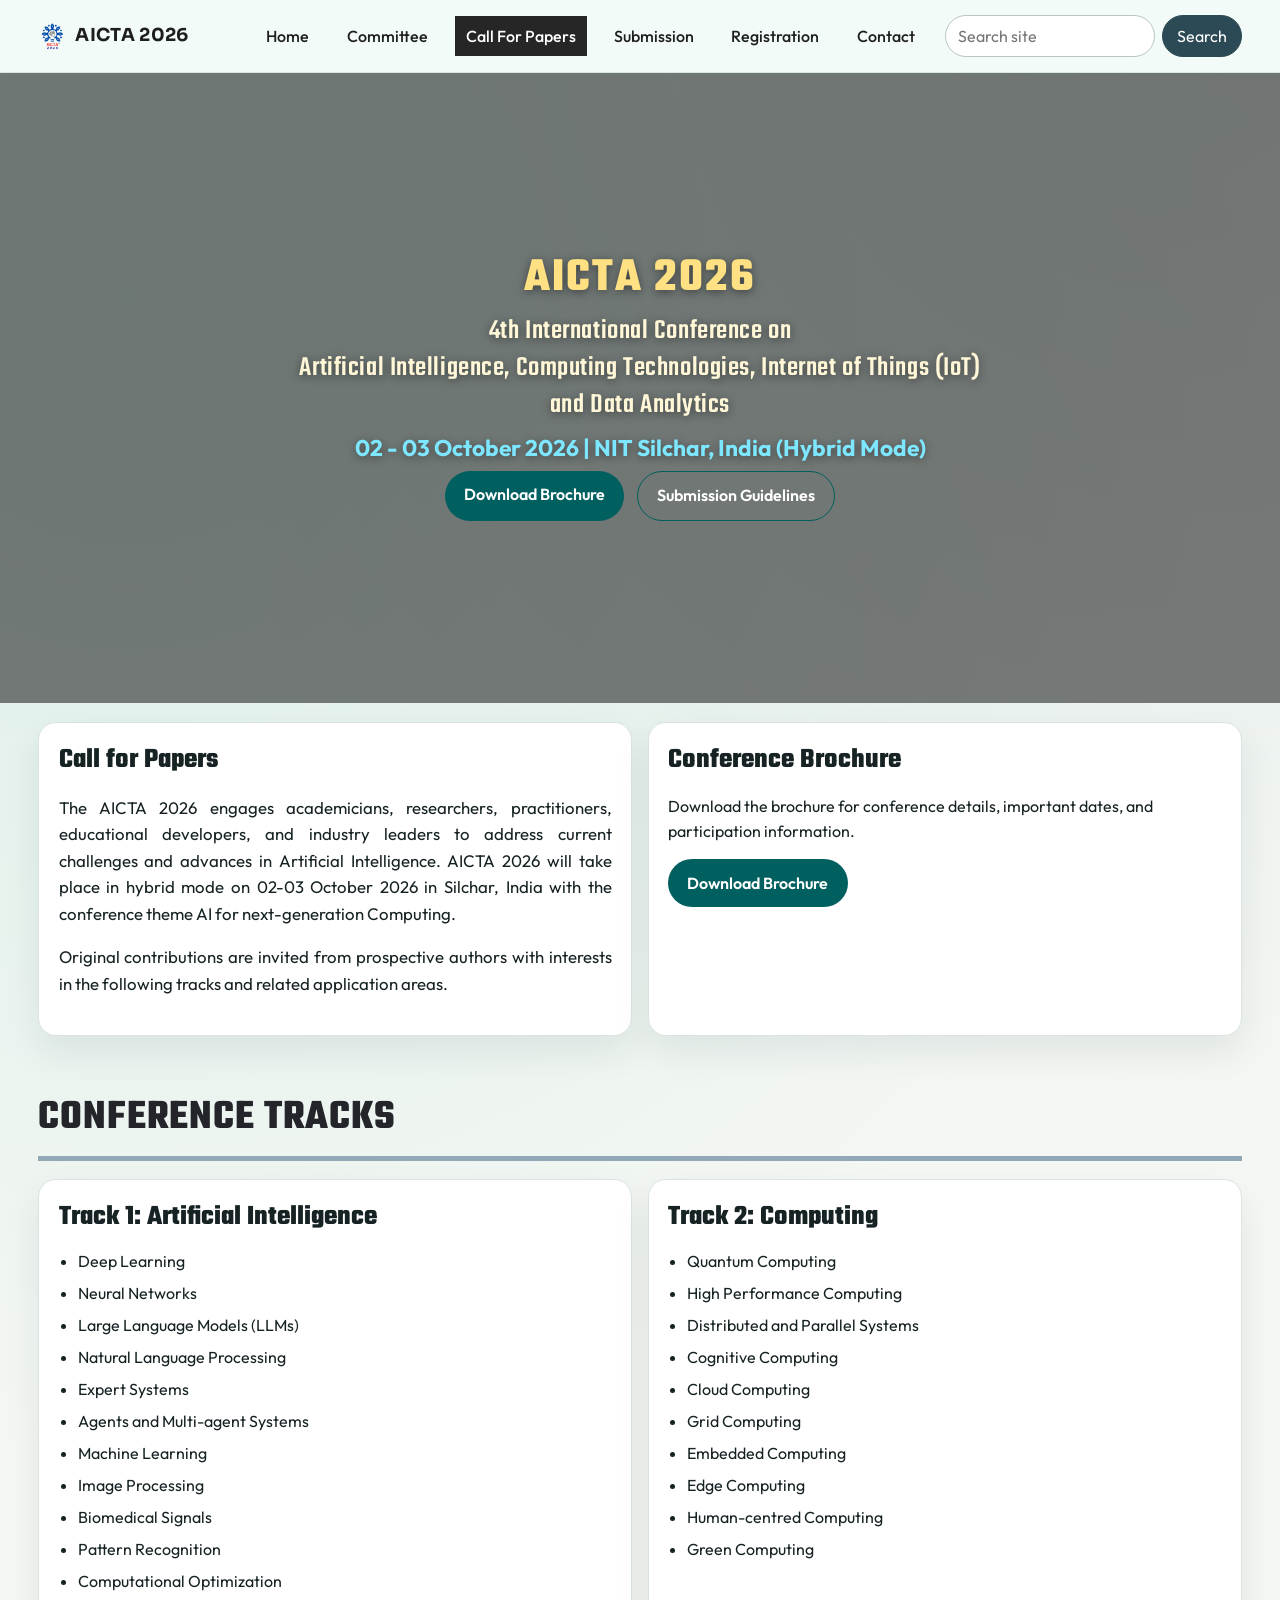
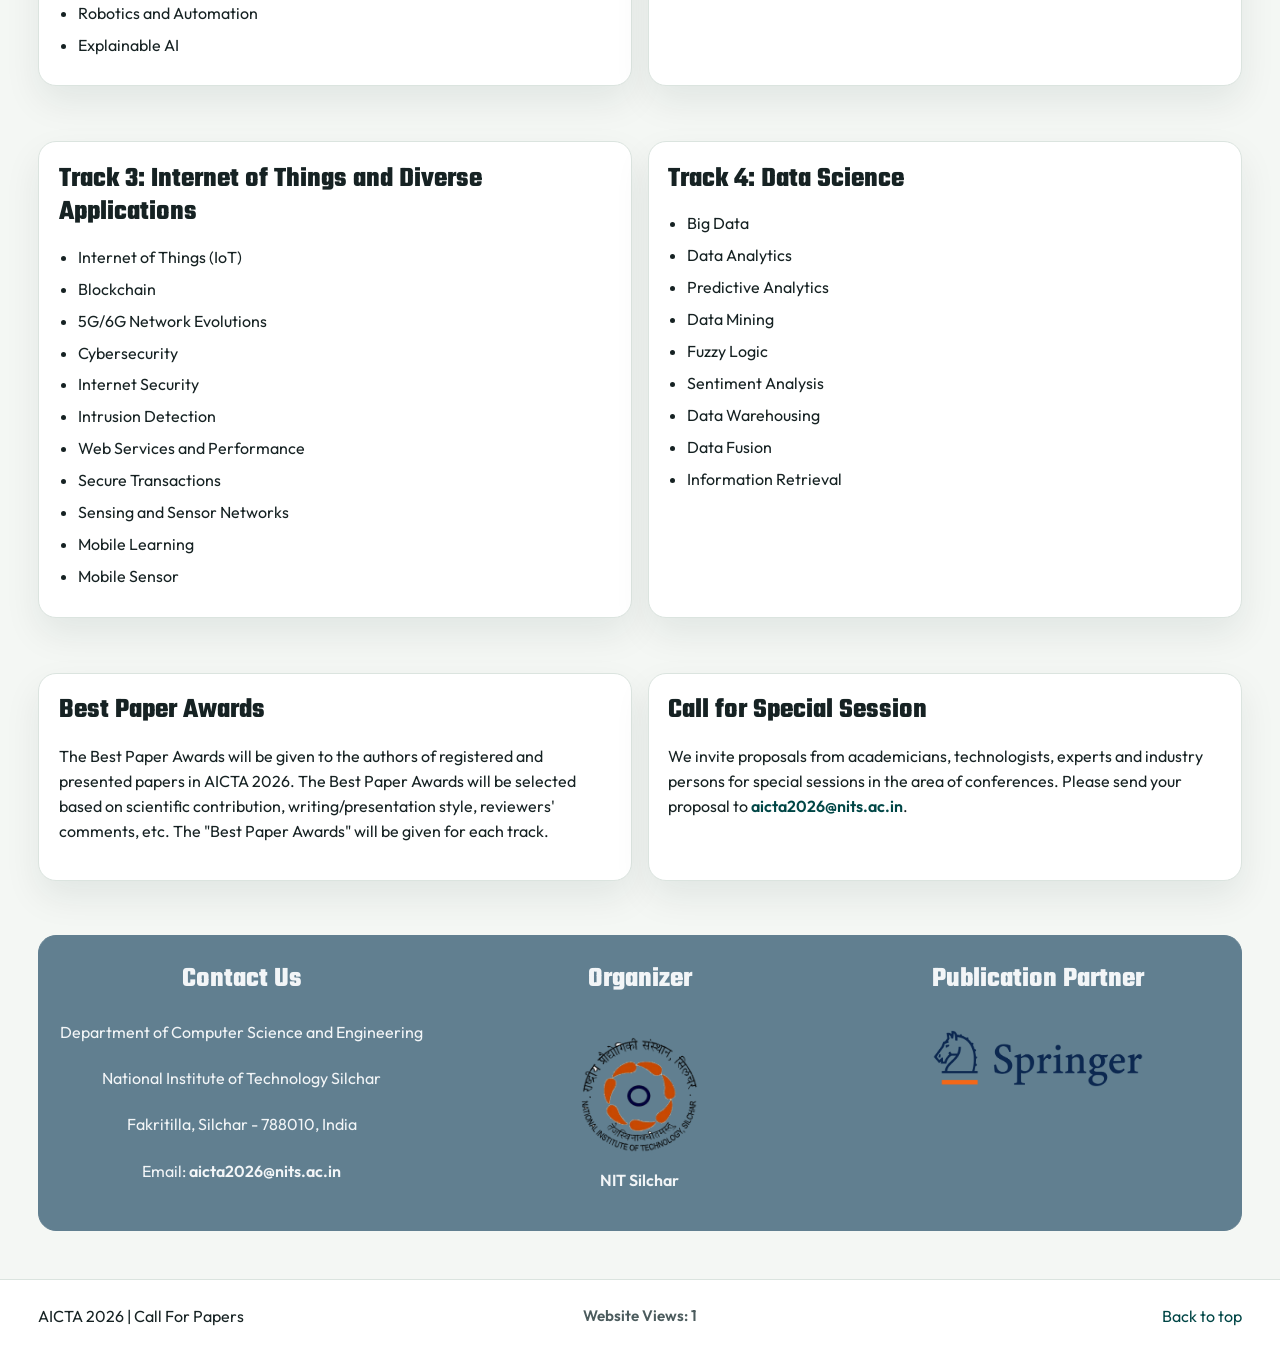
==== commit a6e6c999: "Add brochure link card to call for papers page" ====
--- a/call-for-papers.html
+++ b/call-for-papers.html
@@ -42,21 +42,31 @@
         <h2>4th International Conference on<br />Artificial Intelligence, Computing Technologies, Internet of Things (IoT)<br />and Data Analytics</h2>
         <p>02 - 03 October 2026 | NIT Silchar, India (Hybrid Mode)</p>
         <div class="hero-cta">
-          <a class="btn btn-primary" href="https://drive.google.com/file/d/1hdLTeaHHclI2Znaq7Lx2Nh-82XStPegO/view?usp=sharing" target="_blank" rel="noopener noreferrer">Download Brochure</a>
+          <a class="btn btn-primary" href="call-for-papers.html">Download Brochure</a>
           <a class="btn btn-outline" href="submission.html">Submission Guidelines</a>
         </div>
       </div>
     </section>
 
     <section class="section">
-      <div class="container card cfp-intro">
-        <h2 class="section-head">Call for Papers</h2>
-        <p>
-          The AICTA 2026 engages academicians, researchers, practitioners, educational developers, and industry leaders to address current challenges and advances in Artificial Intelligence. AICTA 2026 will take place in hybrid mode on 02-03 October 2026 in Silchar, India with the conference theme AI for next-generation Computing.
-        </p>
-        <p>
-          Original contributions are invited from prospective authors with interests in the following tracks and related application areas.
-        </p>
+      <div class="container split-grid">
+        <article class="card cfp-intro">
+          <h2 class="section-head">Call for Papers</h2>
+          <p>
+            The AICTA 2026 engages academicians, researchers, practitioners, educational developers, and industry leaders to address current challenges and advances in Artificial Intelligence. AICTA 2026 will take place in hybrid mode on 02-03 October 2026 in Silchar, India with the conference theme AI for next-generation Computing.
+          </p>
+          <p>
+            Original contributions are invited from prospective authors with interests in the following tracks and related application areas.
+          </p>
+        </article>
+
+        <aside class="card">
+          <h2 class="section-head">Conference Brochure</h2>
+          <p>Download the brochure for conference details, important dates, and participation information.</p>
+          <p>
+            <a class="btn btn-primary" href="call-for-papers.html">Download Brochure</a>
+          </p>
+        </aside>
       </div>
     </section>
 
